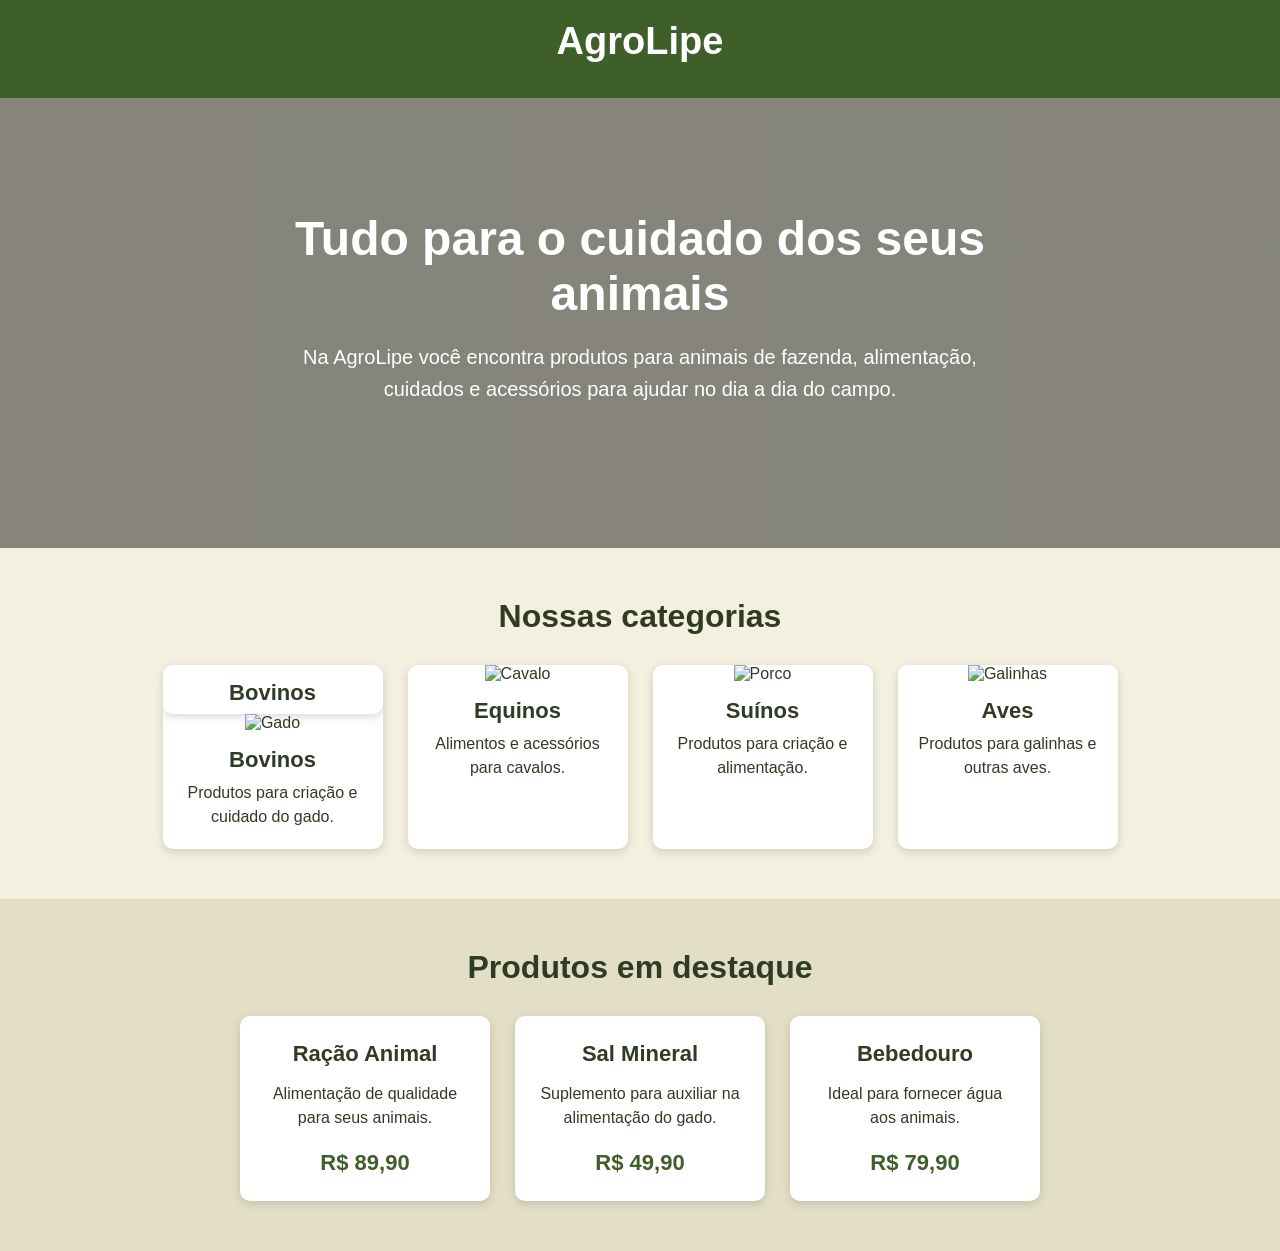
==== index.html @ 0430aad3 "br ve" ====
<!DOCTYPE html>
<html lang="pt-BR">

<head>
    <meta charset="UTF-8">
    <meta name="viewport" content="width=device-width, initial-scale=1.0">
    <title>AgroLipe - Produtos Agropecuários</title>

    <link rel="stylesheet" href="style.css">
</head>

<body>

    <header>
        <h1>AgroLipe</h1>
    </header>

    <main>

        <section class="inicio">

            <div class="texto-inicio">

                <h2>Tudo para o cuidado dos seus animais</h2>

                <p>
                    Na AgroLipe você encontra produtos para animais
                    de fazenda, alimentação, cuidados e acessórios
                    para ajudar no dia a dia do campo.
                </p>
            </div>

        </section>

        <section class="categorias">

            <h2>Nossas categorias</h2>

            <div class="container-card">

                <div class="card">
                    <a href="bovino.html" class="card"><h3>Bovinos</h3></a>
                    <img src="https://www.bimeda.com.br/images/easyblog_articles/36/fotossensibilizacao-em-bovinos-rapida-identificacao-reduz-prejuizos-capa-1400x650.jpg" alt="Gado">
                    <h3>Bovinos</h3>
                    <p>Produtos para criação e cuidado do gado.</p>
                </div>


                <div class="card">
                    <a href="equino.html" class="card"></a>
                    <img src="https://cptstatic.s3.amazonaws.com/imagens/enviadas/materias/materia19755/cavalo-saudavel-cdc.jpg" alt="Cavalo">
                    <h3>Equinos</h3>
                    <p>Alimentos e acessórios para cavalos.</p>
                </div>


                <div class="card">
                    <a href="suino.html" class="card"></a>
                    <img src="https://s2-umsoplaneta.glbimg.com/yRBsZGYwBfoBb27UKcP7biii1iQ=/0x0:1350x1080/984x0/smart/filters:strip_icc()/i.s3.glbimg.com/v1/AUTH_7d5b9b5029304d27b7ef8a7f28b4d70f/internal_photos/bs/2022/3/B/eb2c2nRnCKAWUG19kSIA/0ejvpak.jpg" alt="Porco">
                    <h3>Suínos</h3>
                    <p>Produtos para criação e alimentação.</p>
                </div>


                <div class="card">
                    <a href="aves.html" class="card"></a>
                    <img src="https://www.infoescola.com/wp-content/uploads/2017/04/galinha-101572393.jpg" alt="Galinhas">
                    <h3>Aves</h3>
                    <p>Produtos para galinhas e outras aves.</p>
                </div>

            </div>

        </section>

        <section class="destaques">

            <h2>Produtos em destaque</h2>

            <div class="container-card">

                <div class="produto">
                    <h3>Ração Animal</h3>
                    <p>Alimentação de qualidade para seus animais.</p>
                    <strong>R$ 89,90</strong>
                </div>


                <div class="produto">
                    <h3>Sal Mineral</h3>
                    <p>Suplemento para auxiliar na alimentação do gado.</p>
                    <strong>R$ 49,90</strong>
                </div>


                <div class="produto">
                    <h3>Bebedouro</h3>
                    <p>Ideal para fornecer água aos animais.</p>
                    <strong>R$ 79,90</strong>
                </div>

            </div>

        </section>

    </main>
</body>

</html>
---- style.css ----
* {
    margin: 0;
    padding: 0;
    box-sizing: border-box;
}

body {
    font-family: Arial, sans-serif;
    background-color: #f3f0df;
    color: #303b24;
}

header {
    background-color: #3f5f2a;
    color: white;
    padding: 20px;
    text-align: center;
}

header h1 {
    font-size: 38px;
    margin-bottom: 15px;
}

.inicio {
    min-height: 450px;
    background-image: linear-gradient(
        rgba(0, 0, 0, 0.45),
        rgba(0, 0, 0, 0.45)
    ),
    url("https://blog.mfrural.com.br/wp-content/uploads/2020/02/fazendas.jpg");

    background-size: cover;
    background-position: center;

    display: flex;
    align-items: center;
    justify-content: center;

    text-align: center;
    color: white;
    padding: 40px;
}

.texto-inicio {
    max-width: 700px;
}

.texto-inicio h2 {
    font-size: 48px;
    margin-bottom: 20px;
}

.texto-inicio p {
    font-size: 20px;
    line-height: 1.6;
    margin-bottom: 30px;
}

.categorias {
    padding: 50px 20px;
    text-align: center;
}

.categorias h2,
.destaques h2 {
    font-size: 32px;
    margin-bottom: 30px;
}


.container-card {
    display: flex;
    justify-content: center;
    gap: 25px;
    flex-wrap: wrap;
}

.card {
    width: 220px;
    background-color: white;
    border-radius: 10px;
    overflow: hidden;

    box-shadow: 0 3px 10px rgba(0, 0, 0, 0.15);

    transition: transform 0.3s;
}

.card:hover {
    transform: translateY(-5px);
}

.card img {
    width: 100%;
    height: 150px;
    object-fit: cover;
}

.card h3 {
    font-size: 22px;
    margin: 15px 0 8px;
}

.card p {
    padding: 0 15px 20px;
    line-height: 1.5;
}

.destaques {
    background-color: #e3dfc7;
    padding: 50px 20px;
    text-align: center;
}

.produto {
    width: 250px;
    background-color: white;

    padding: 25px;
    border-radius: 10px;

    box-shadow: 0 3px 10px rgba(0, 0, 0, 0.15);
}

.produto h3 {
    font-size: 22px;
    margin-bottom: 15px;
}

.produto p {
    line-height: 1.5;
    margin-bottom: 20px;
}

.produto strong {
    color: #3f5f2a;
    font-size: 22px;
}

.card {
    display: block;
    width: 220px;
    background-color: white;
    border-radius: 10px;
    overflow: hidden;

    box-shadow: 0 3px 10px rgba(0, 0, 0, 0.15);

    transition: transform 0.3s;

    text-decoration: none;
    color: #303b24;
}

.card:hover {
    transform: translateY(-5px);
}

.card img {
    width: 100%;
    height: 150px;
    object-fit: cover;
}

.card h3 {
    font-size: 22px;
    margin: 15px 0 8px;
}

.card p {
    padding: 0 15px 20px;
    line-height: 1.5;
}
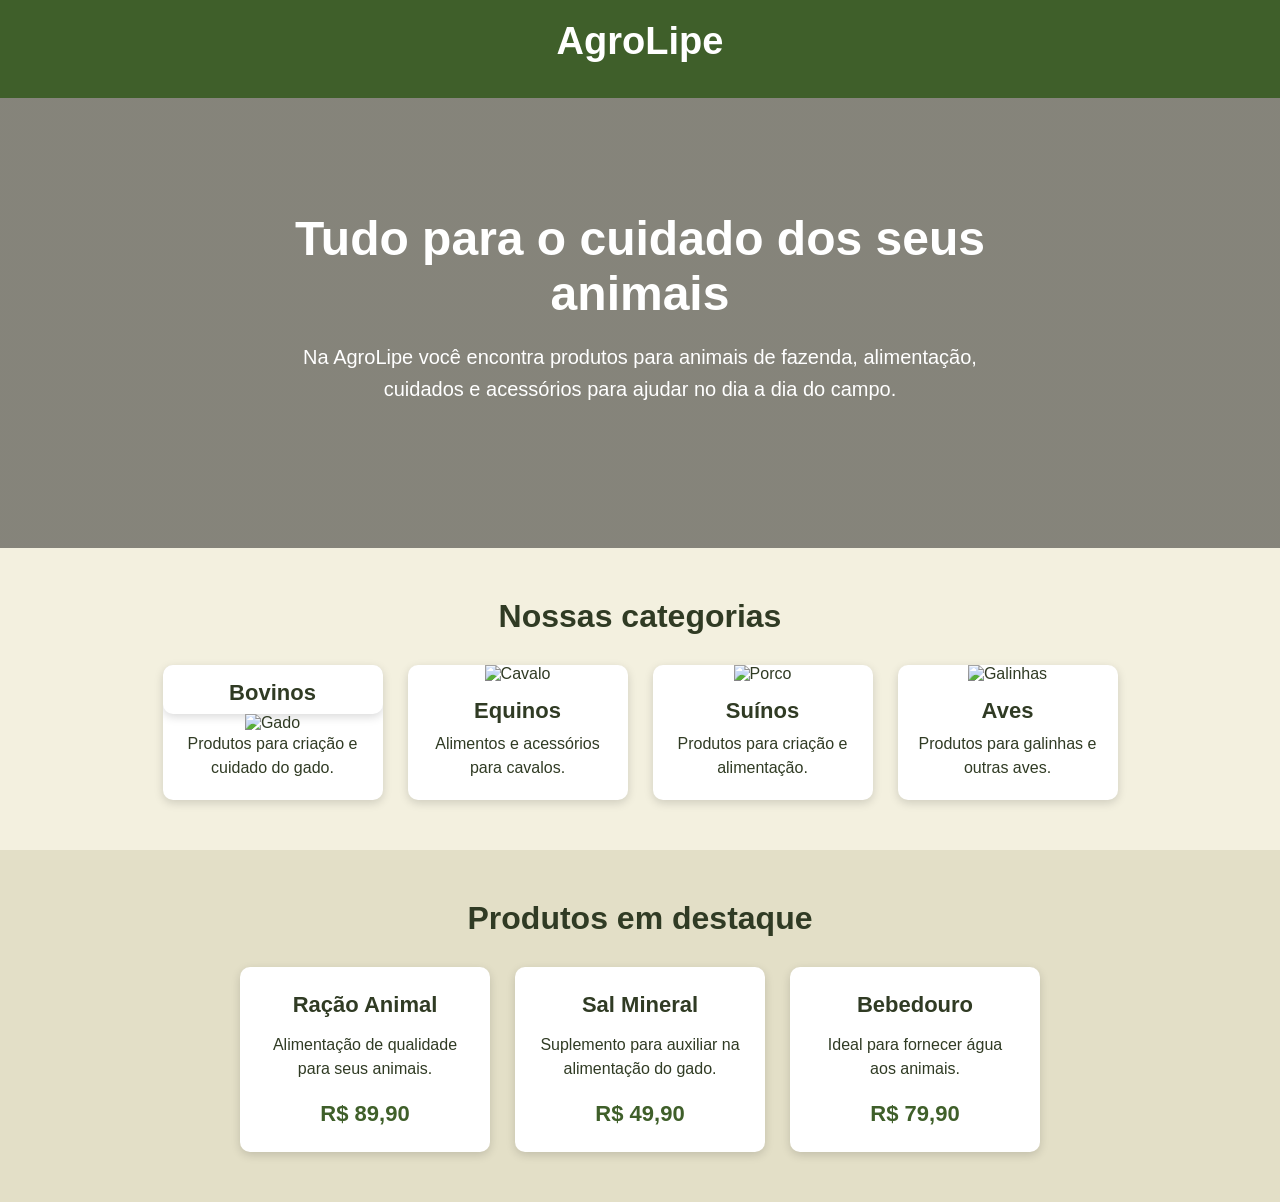
==== commit 14da383e: "gado" ====
--- a/index.html
+++ b/index.html
@@ -41,7 +41,6 @@
                 <div class="card">
                     <a href="bovino.html" class="card"><h3>Bovinos</h3></a>
                     <img src="https://www.bimeda.com.br/images/easyblog_articles/36/fotossensibilizacao-em-bovinos-rapida-identificacao-reduz-prejuizos-capa-1400x650.jpg" alt="Gado">
-                    <h3>Bovinos</h3>
                     <p>Produtos para criação e cuidado do gado.</p>
                 </div>
 
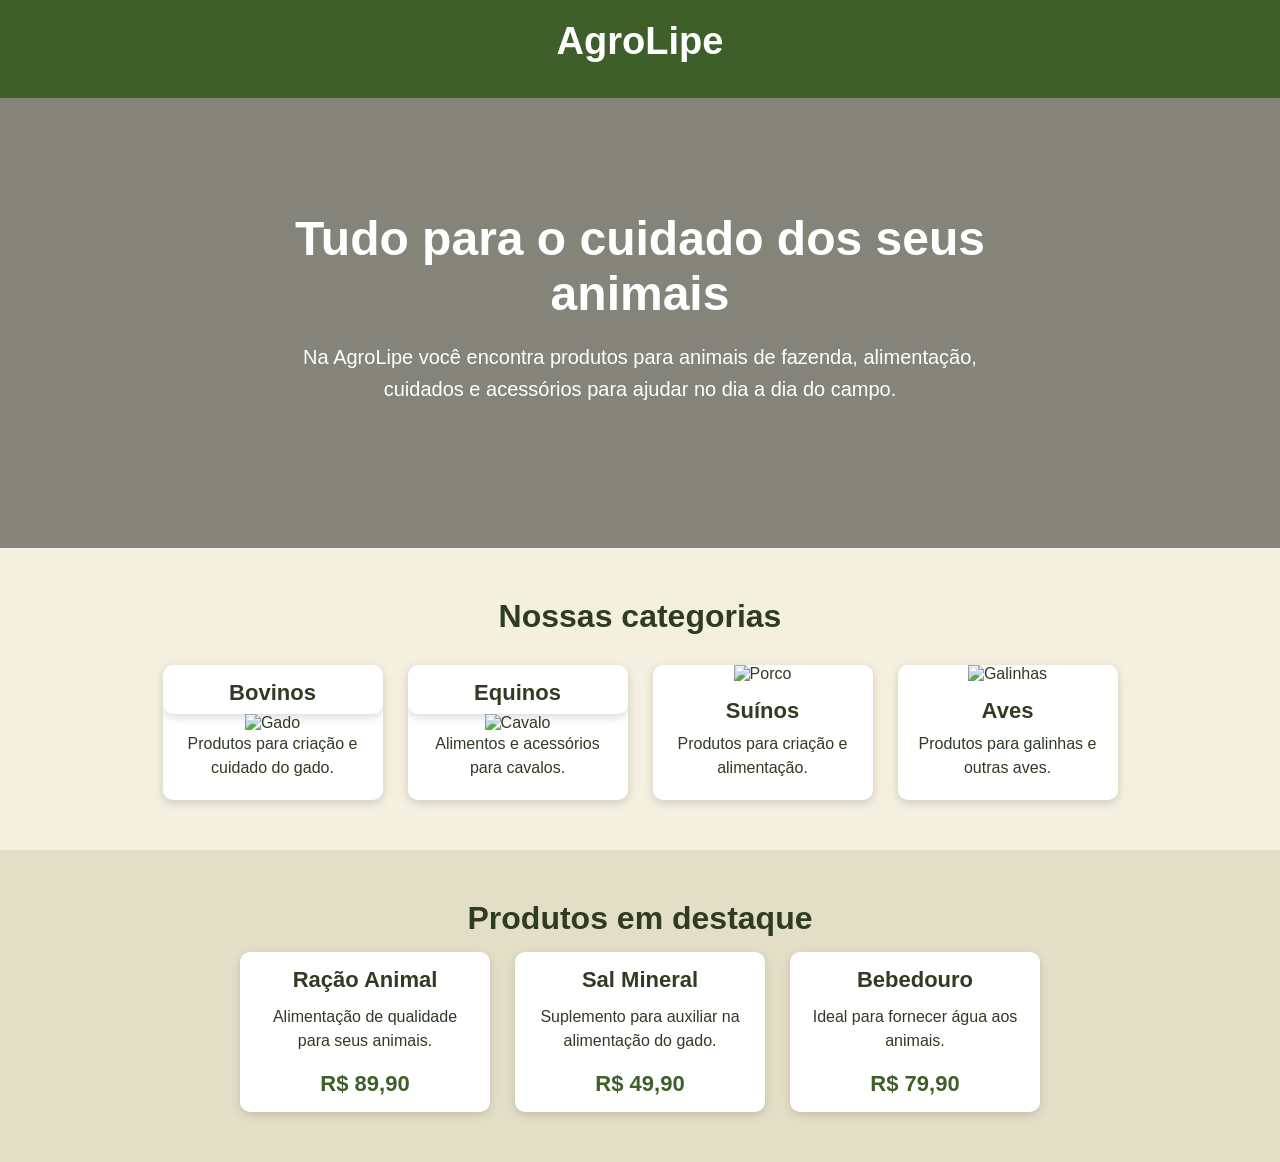
==== commit 76f16185: "cabalo" ====
--- a/index.html
+++ b/index.html
@@ -46,9 +46,8 @@
 
 
                 <div class="card">
-                    <a href="equino.html" class="card"></a>
+                    <a href="equino.html" class="card"><h3>Equinos</h3></a>
                     <img src="https://cptstatic.s3.amazonaws.com/imagens/enviadas/materias/materia19755/cavalo-saudavel-cdc.jpg" alt="Cavalo">
-                    <h3>Equinos</h3>
                     <p>Alimentos e acessórios para cavalos.</p>
                 </div>
 
--- a/style.css
+++ b/style.css
@@ -171,4 +171,73 @@
 .card p {
     padding: 0 15px 20px;
     line-height: 1.5;
+}
+
+.produto img {
+    width: 100%;
+    height: 160px;
+    object-fit: cover;
+    border-radius: 6px;
+    margin-bottom: 15px;
+}
+
+.destaques {
+    background-color: #e3dfc7;
+    padding: 50px 20px;
+    text-align: center;
+}
+
+.destaques h2 {
+    font-size: 32px;
+    margin-bottom: 15px;
+}
+
+.destaques > p {
+    font-size: 18px;
+    margin-bottom: 35px;
+}
+
+.container-card {
+    display: flex;
+    justify-content: center;
+    gap: 25px;
+    flex-wrap: wrap;
+}
+
+.produto {
+    width: 250px;
+    background-color: white;
+    padding: 15px;
+    border-radius: 10px;
+
+    box-shadow: 0 3px 10px rgba(0, 0, 0, 0.15);
+
+    transition: transform 0.3s;
+}
+
+.produto:hover {
+    transform: translateY(-5px);
+}
+
+.produto img {
+    width: 100%;
+    height: 160px;
+    object-fit: cover;
+    border-radius: 6px;
+    margin-bottom: 15px;
+}
+
+.produto h3 {
+    font-size: 22px;
+    margin-bottom: 12px;
+}
+
+.produto p {
+    line-height: 1.5;
+    margin-bottom: 18px;
+}
+
+.produto strong {
+    color: #3f5f2a;
+    font-size: 22px;
 }
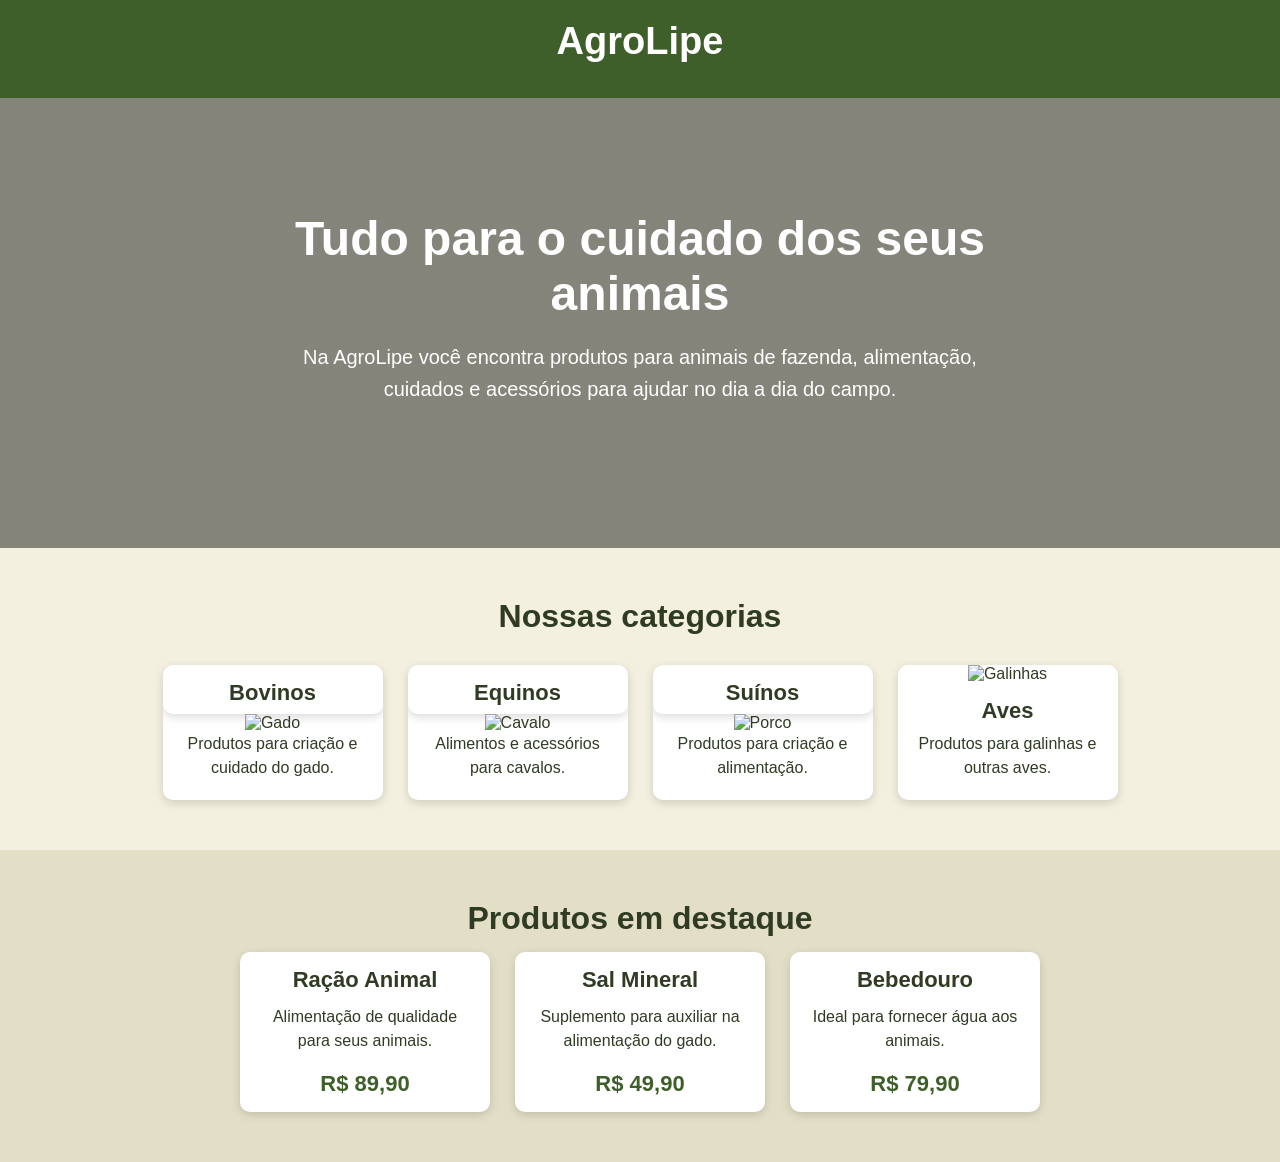
==== commit 0e3ebfcf: "porco" ====
--- a/index.html
+++ b/index.html
@@ -53,9 +53,8 @@
 
 
                 <div class="card">
-                    <a href="suino.html" class="card"></a>
+                    <a href="suino.html" class="card"><h3>Suínos</h3></a>
                     <img src="https://s2-umsoplaneta.glbimg.com/yRBsZGYwBfoBb27UKcP7biii1iQ=/0x0:1350x1080/984x0/smart/filters:strip_icc()/i.s3.glbimg.com/v1/AUTH_7d5b9b5029304d27b7ef8a7f28b4d70f/internal_photos/bs/2022/3/B/eb2c2nRnCKAWUG19kSIA/0ejvpak.jpg" alt="Porco">
-                    <h3>Suínos</h3>
                     <p>Produtos para criação e alimentação.</p>
                 </div>
 
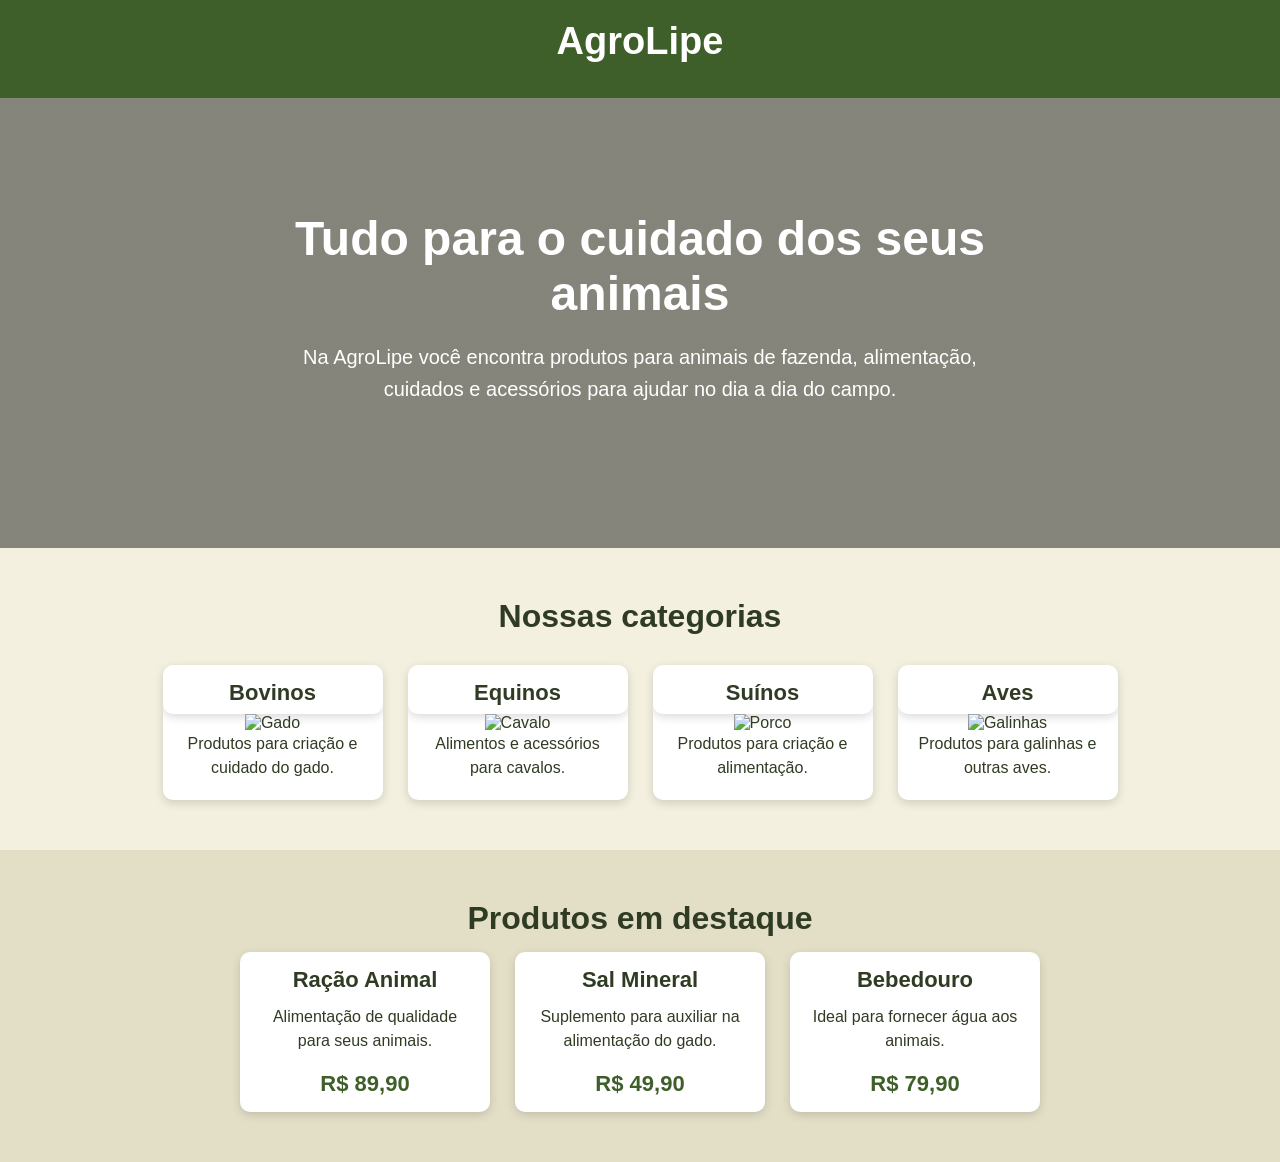
==== commit a02bceea: "ave" ====
--- a/index.html
+++ b/index.html
@@ -60,9 +60,8 @@
 
 
                 <div class="card">
-                    <a href="aves.html" class="card"></a>
+                    <a href="aves.html" class="card"><h3>Aves</h3></a>
                     <img src="https://www.infoescola.com/wp-content/uploads/2017/04/galinha-101572393.jpg" alt="Galinhas">
-                    <h3>Aves</h3>
                     <p>Produtos para galinhas e outras aves.</p>
                 </div>
 
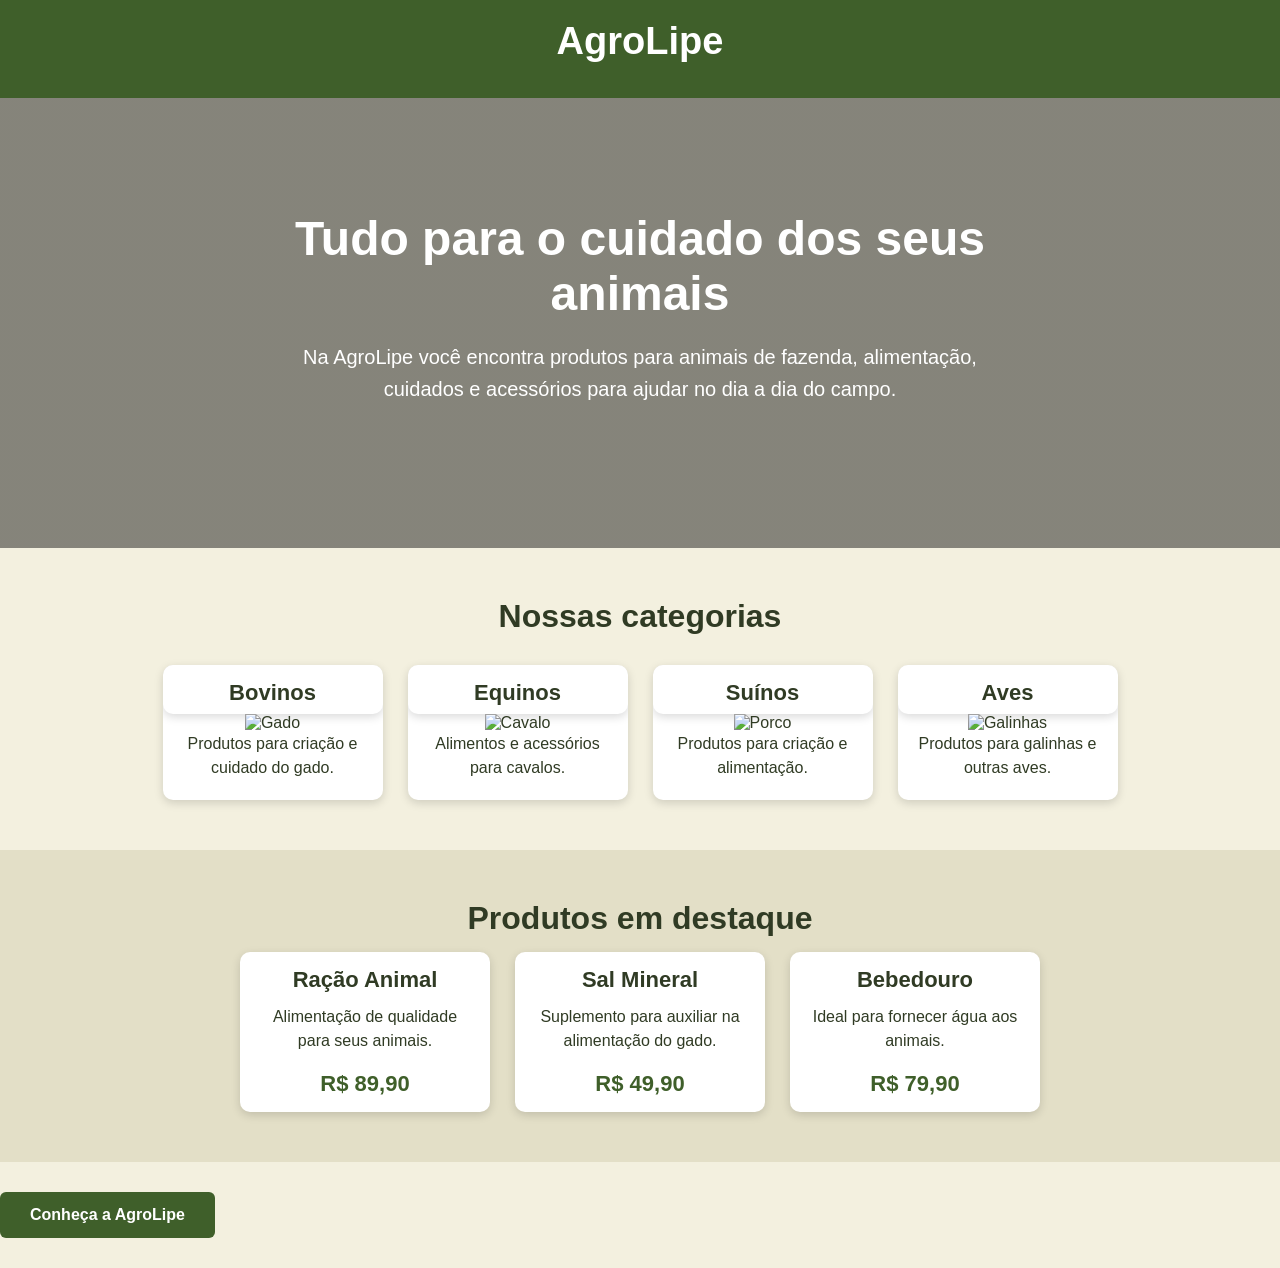
==== commit 3e2ea940: "botao" ====
--- a/index.html
+++ b/index.html
@@ -98,7 +98,9 @@
             </div>
 
         </section>
-
+            <a href="sobre.html" class="botao-sobre">
+                Conheça a AgroLipe
+            </a>
     </main>
 </body>
 
--- a/style.css
+++ b/style.css
@@ -240,4 +240,70 @@
 .produto strong {
     color: #3f5f2a;
     font-size: 22px;
+}
+
+.sobre {
+    background-color: #f3f0df;
+    text-align: center;
+    padding: 60px 20px;
+}
+
+.sobre h2,
+.valores h2,
+.missao h2 {
+    font-size: 34px;
+    margin-bottom: 25px;
+    color: #3f5f2a;
+}
+
+.sobre p {
+    max-width: 800px;
+    margin: 0 auto 20px;
+    font-size: 18px;
+    line-height: 1.7;
+}
+
+
+/* VALORES */
+
+.valores {
+    background-color: #e3dfc7;
+    text-align: center;
+    padding: 50px 20px;
+}
+
+
+/* MISSÃO */
+
+.missao {
+    background-color: #f3f0df;
+    text-align: center;
+    padding: 50px 20px;
+}
+
+.missao p {
+    max-width: 700px;
+    margin: auto;
+    font-size: 19px;
+    line-height: 1.6;
+}
+
+.botao-sobre {
+    display: inline-block;
+    margin: 30px auto;
+    padding: 14px 30px;
+
+    background-color: #3f5f2a;
+    color: white;
+
+    text-decoration: none;
+    font-weight: bold;
+
+    border-radius: 6px;
+
+    transition: 0.3s;
+}
+
+.botao-sobre:hover {
+    background-color: #26381b;
 }
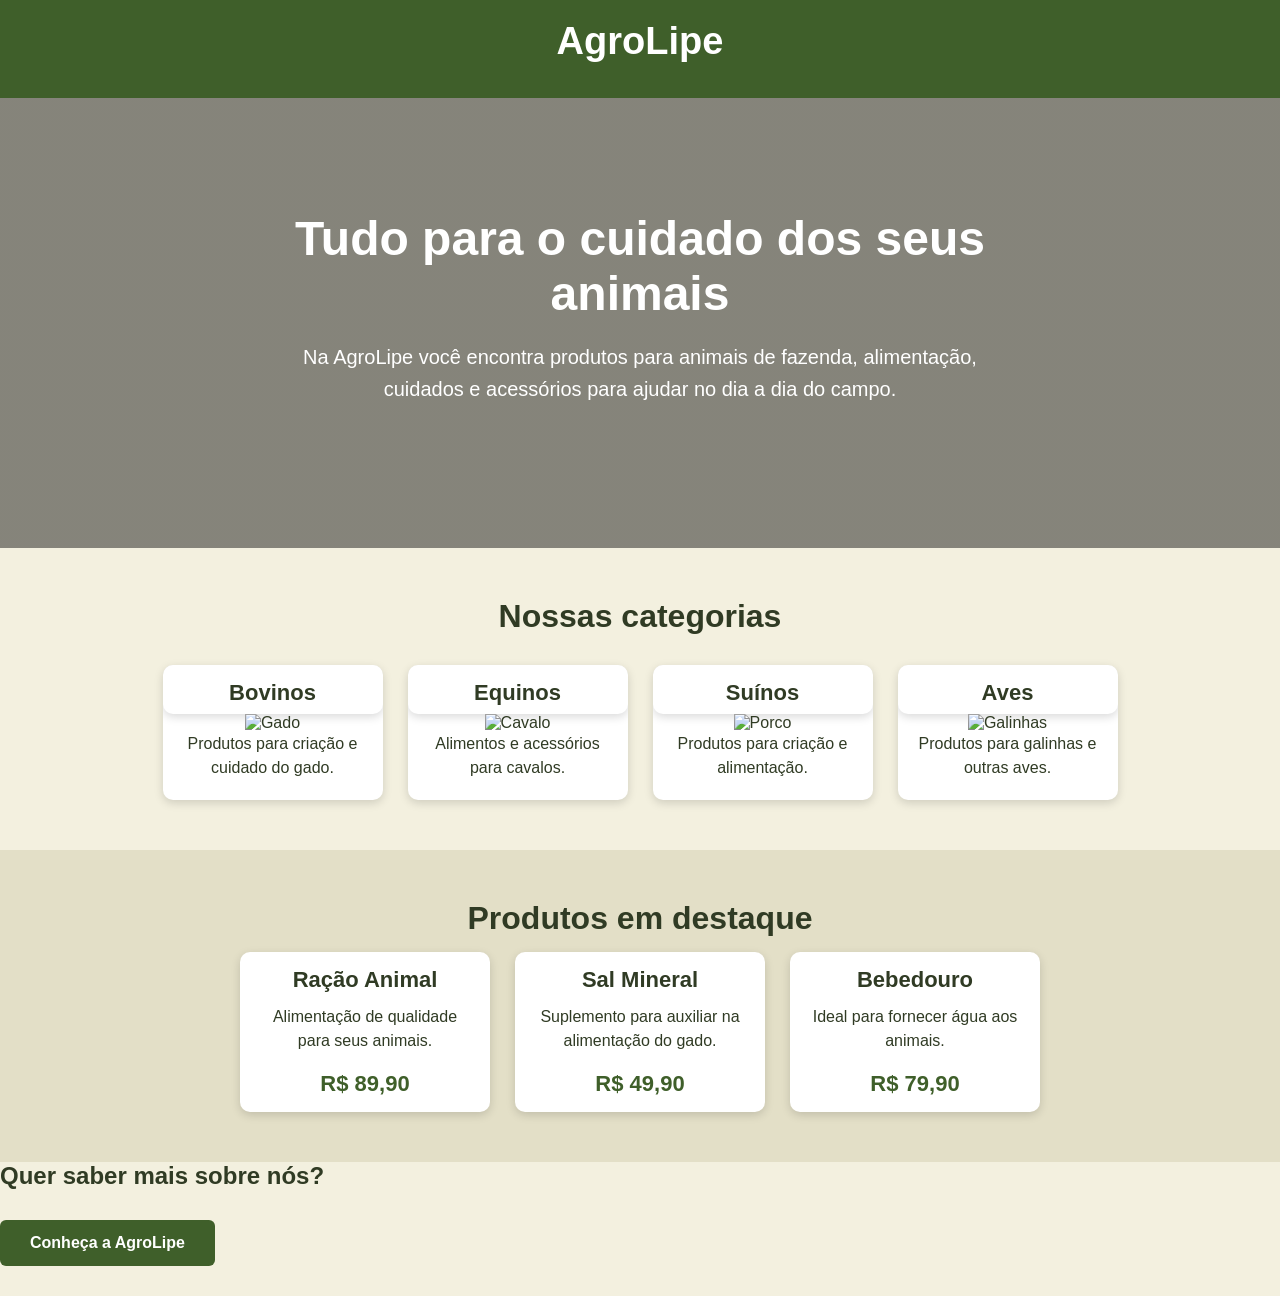
==== commit 12b3c869: "botao" ====
--- a/index.html
+++ b/index.html
@@ -98,9 +98,14 @@
             </div>
 
         </section>
-            <a href="sobre.html" class="botao-sobre">
-                Conheça a AgroLipe
-            </a>
+        
+        <section class="botao-final">
+
+    <h2>Quer saber mais sobre nós?</h2>
+
+    <a href="sobre.html" class="botao-sobre">
+        Conheça a AgroLipe
+    </a>
     </main>
 </body>
 
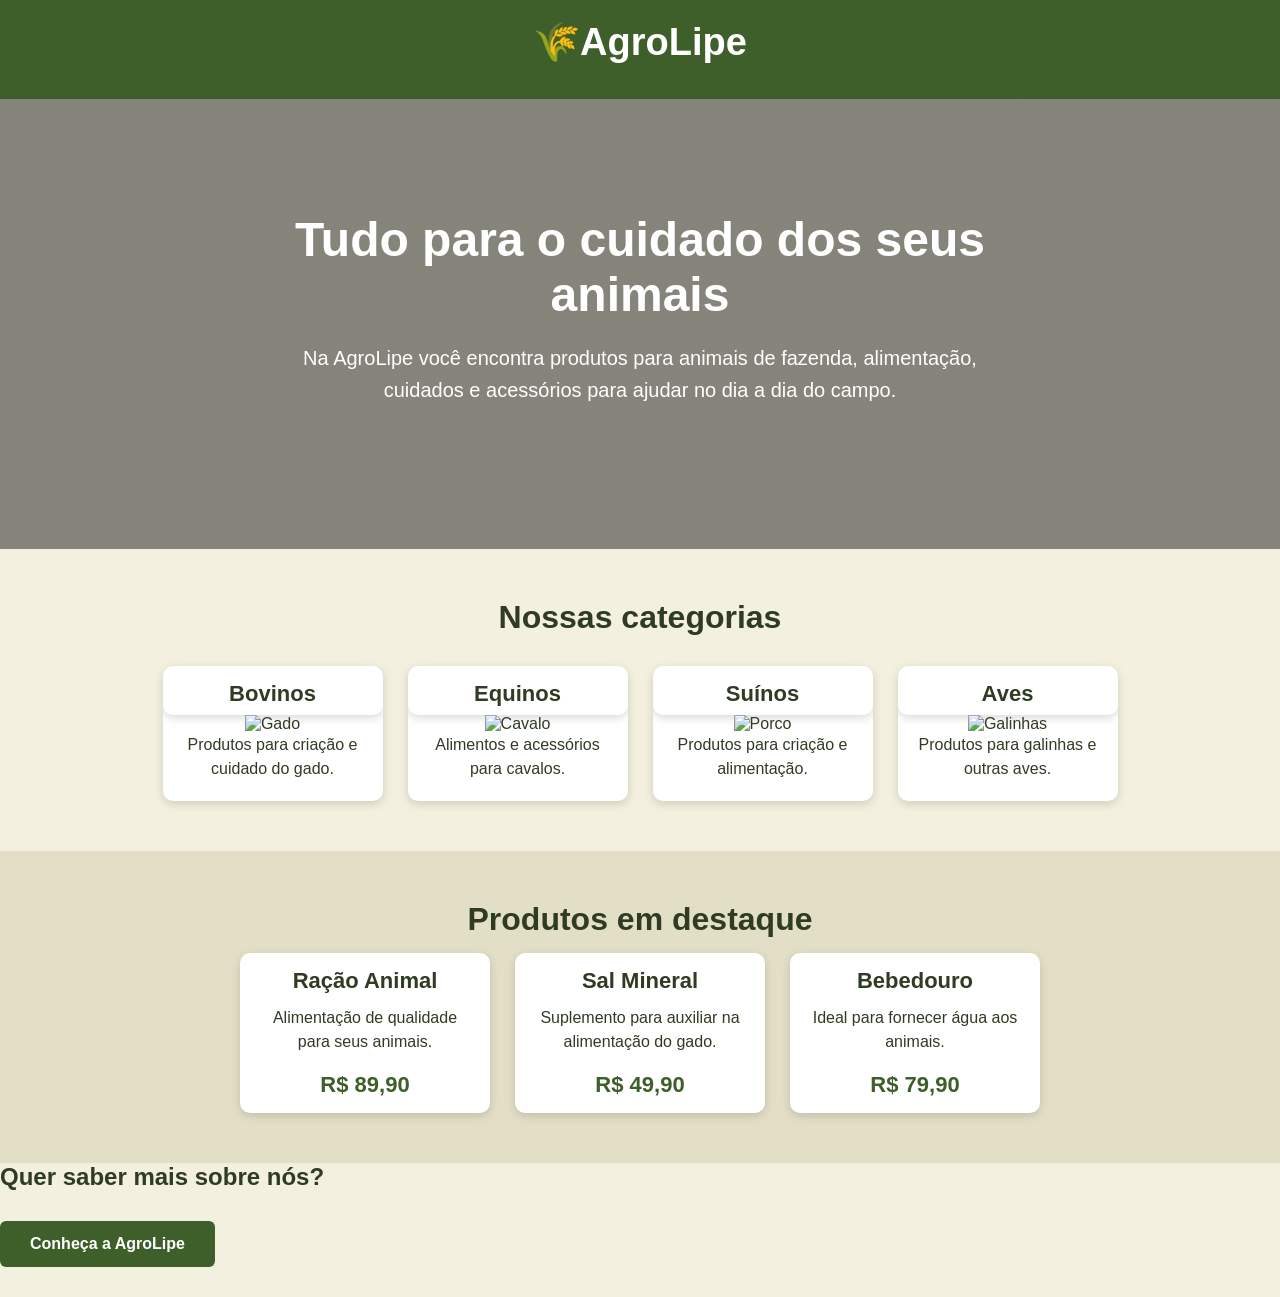
==== commit 7e88ee0c: "planta" ====
--- a/index.html
+++ b/index.html
@@ -12,7 +12,7 @@
 <body>
 
     <header>
-        <h1>AgroLipe</h1>
+        <h1>🌾AgroLipe</h1>
     </header>
 
     <main>
